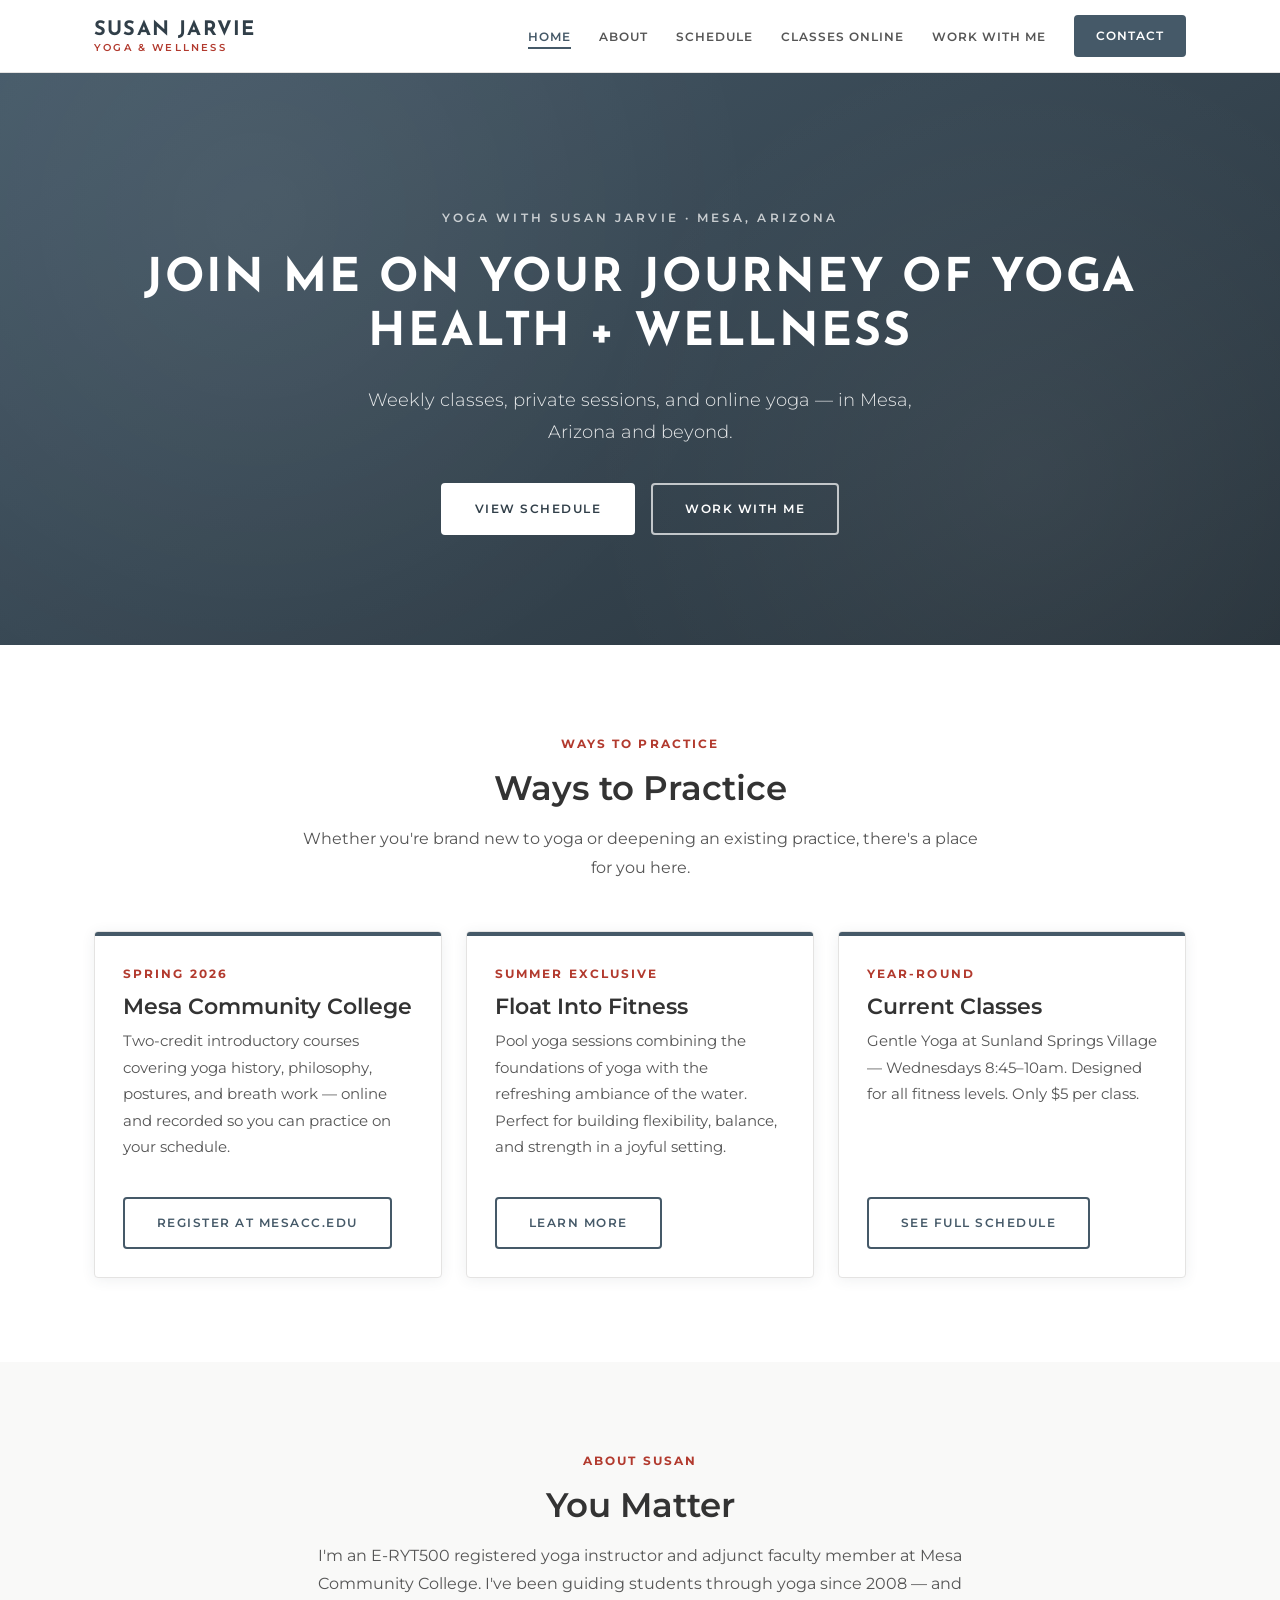
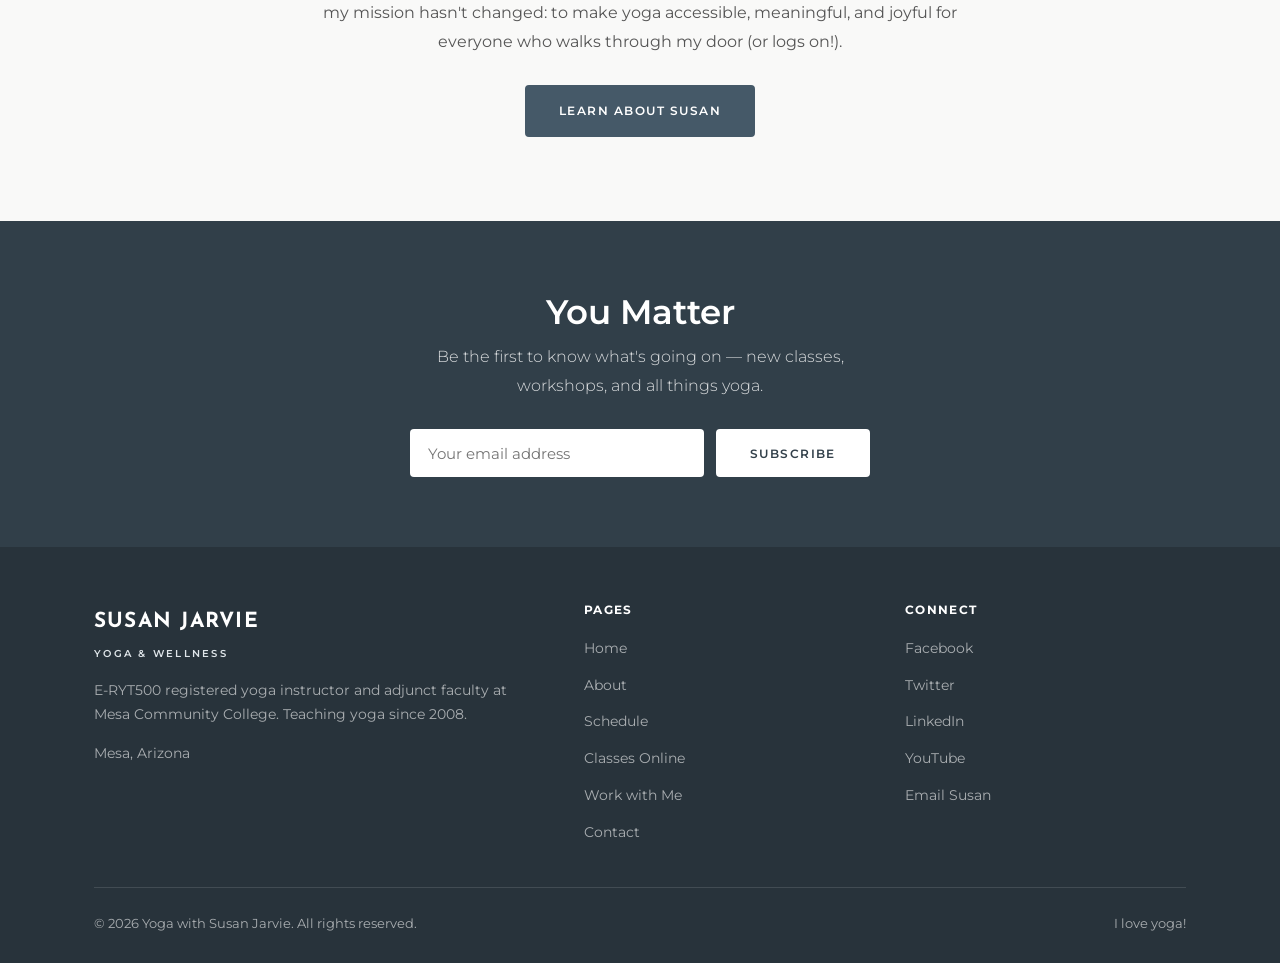
==== index.html @ e4afd516 "Rebuild Susan Jarvie site: slate palette, no photos, GitHub Pages ready - Match original site colors" ====
<!DOCTYPE html>
<html lang="en">
<head>
  <meta charset="UTF-8">
  <meta name="viewport" content="width=device-width, initial-scale=1.0">
  <title>Yoga with Susan Jarvie | Mesa, Arizona</title>
  <meta name="description" content="Yoga with Susan Jarvie — E-RYT500 instructor offering weekly classes, private sessions, and online yoga in Mesa, Arizona.">
  <meta name="theme-color" content="#455968">
  <meta property="og:title" content="Yoga with Susan Jarvie">
  <meta property="og:description" content="Weekly classes, private sessions, and online yoga in Mesa, Arizona.">
  <meta property="og:type" content="website">
  <link rel="icon" href="favicon.svg" type="image/svg+xml">
  <link rel="stylesheet" href="css/style.css">
</head>
<body>
  <a class="skip-link" href="#main">Skip to content</a>

  <!-- Navigation -->
  <header class="navbar">
    <div class="container navbar__inner">
      <a href="index.html" class="navbar__brand" aria-label="Susan Jarvie — Yoga and Wellness, home">
        <span class="navbar__brand-name">Susan Jarvie</span>
        <span class="navbar__brand-sub">Yoga &amp; Wellness</span>
      </a>
      <nav aria-label="Primary">
        <ul class="navbar__links">
          <li><a href="index.html">Home</a></li>
          <li><a href="about.html">About</a></li>
          <li><a href="schedule.html">Schedule</a></li>
          <li><a href="classes-online.html">Classes Online</a></li>
          <li><a href="work-with-me.html">Work with Me</a></li>
          <li><a href="contact.html" class="btn btn-primary">Contact</a></li>
        </ul>
      </nav>
      <button class="navbar__hamburger" aria-label="Open menu" aria-expanded="false" aria-controls="mobile-menu">
        <span></span><span></span><span></span>
      </button>
    </div>
    <nav class="navbar__mobile" id="mobile-menu" aria-label="Mobile">
      <a href="index.html">Home</a>
      <a href="about.html">About</a>
      <a href="schedule.html">Schedule</a>
      <a href="classes-online.html">Classes Online</a>
      <a href="work-with-me.html">Work with Me</a>
      <a href="contact.html">Contact</a>
    </nav>
  </header>

  <main id="main">

  <!-- Hero -->
  <section class="hero">
    <div class="container hero__content">
      <span class="hero__eyebrow">Yoga with Susan Jarvie &middot; Mesa, Arizona</span>
      <h1 data-field="hero_tagline">Join me on your journey of yoga health + wellness</h1>
      <p data-field="hero_sub">Weekly classes, private sessions, and online yoga — in Mesa, Arizona and beyond.</p>
      <div class="btn-group centered">
        <a href="schedule.html" class="btn btn-white" data-field="hero_cta_text" data-href="hero_cta_url">View Schedule</a>
        <a href="work-with-me.html" class="btn btn-ghost-light" data-field="hero_cta2_text" data-href="hero_cta2_url">Work with Me</a>
      </div>
    </div>
  </section>

  <!-- Offerings -->
  <section class="section">
    <div class="container">
      <div class="text-center" style="margin-bottom:3rem">
        <span class="eyebrow">Ways to Practice</span>
        <h2 class="section-heading" data-field="offerings_heading">Ways to Practice</h2>
        <p class="section-intro centered" data-field="offerings_sub">Whether you're brand new to yoga or deepening an existing practice, there's a place for you here.</p>
      </div>

      <div class="cards" data-list="offerings">
        <article class="card" data-template>
          <div class="card__accent"></div>
          <div class="card__body">
            <span class="eyebrow" data-field="eyebrow"></span>
            <h3 data-field="title"></h3>
            <p data-field="body"></p>
            <a class="btn btn-outline" data-field="link_text" data-href="link_url" href="#">Learn more</a>
          </div>
        </article>
      </div>
    </div>
  </section>

  <!-- About band (text-forward, no photo) -->
  <section class="section section--soft">
    <div class="container measure-center text-center">
      <span class="eyebrow">About Susan</span>
      <h2 class="section-heading" data-field="about_heading">You Matter</h2>
      <p data-field="about_body"></p>
      <div class="btn-group centered" style="margin-top:1.75rem">
        <a href="about.html" class="btn btn-primary" data-field="about_cta_text" data-href="about_cta_url">Learn about Susan</a>
      </div>
    </div>
  </section>

  <!-- Newsletter -->
  <section class="newsletter">
    <div class="container">
      <h2 data-field="newsletter_heading">You Matter</h2>
      <p data-field="newsletter_sub">Be the first to know what's going on — new classes, workshops, and all things yoga.</p>
      <form class="newsletter-form" action="https://formspree.io/f/YOUR_FORM_ID" method="POST">
        <label for="nl-email" class="skip-link">Email address</label>
        <input type="email" id="nl-email" name="email" placeholder="Your email address" required>
        <button type="submit" class="btn btn-white">Subscribe</button>
      </form>
    </div>
  </section>

  </main>

  <!-- Footer -->
  <footer class="footer">
    <div class="container">
      <div class="footer__inner">
        <div>
          <div class="footer__brand-name">Susan Jarvie</div>
          <div class="footer__brand-sub">Yoga &amp; Wellness</div>
          <p>E-RYT500 registered yoga instructor and adjunct faculty at Mesa Community College. Teaching yoga since 2008.</p>
          <p style="margin-top:.5rem">Mesa, Arizona</p>
        </div>
        <div>
          <h4>Pages</h4>
          <ul class="footer__links">
            <li><a href="index.html">Home</a></li>
            <li><a href="about.html">About</a></li>
            <li><a href="schedule.html">Schedule</a></li>
            <li><a href="classes-online.html">Classes Online</a></li>
            <li><a href="work-with-me.html">Work with Me</a></li>
            <li><a href="contact.html">Contact</a></li>
          </ul>
        </div>
        <div>
          <h4>Connect</h4>
          <ul class="footer__links">
            <li><a href="https://www.facebook.com/yogawithsusanjarvie" target="_blank" rel="noopener">Facebook</a></li>
            <li><a href="https://www.twitter.com/yogasusanjarvie" target="_blank" rel="noopener">Twitter</a></li>
            <li><a href="https://www.linkedin.com" target="_blank" rel="noopener">LinkedIn</a></li>
            <li><a href="https://www.youtube.com/@yogawithsusanjarvie" target="_blank" rel="noopener">YouTube</a></li>
            <li><a href="contact.html">Email Susan</a></li>
          </ul>
        </div>
      </div>
      <div class="footer__bottom">
        <span>&copy; <span id="year"></span> Yoga with Susan Jarvie. All rights reserved.</span>
        <span>I love yoga!</span>
      </div>
    </div>
  </footer>

  <script src="js/content.js"></script>
  <script>
    document.getElementById('year').textContent = new Date().getFullYear();
    loadContent('data/home.json');
  </script>
</body>
</html>
---- css/style.css ----
@import url('https://fonts.googleapis.com/css2?family=Montserrat:wght@300;400;500;600;700&family=Josefin+Sans:wght@400;600;700&display=swap');

/* ─────────────────────────────────────────────────────────────────
   Yoga with Susan Jarvie
   Palette & type matched to the original site:
   slate #455968 / #313f49 · text #555 / #333 · off-white #f9f9f8
   Montserrat (UI/body) + Josefin Sans (display)
   ───────────────────────────────────────────────────────────────── */

:root {
  --slate:        #455968;
  --slate-dark:   #313f49;
  --slate-darker: #28333b;
  --slate-pale:   #eef1f3;
  --slate-tint:   #dfe5e9;

  --accent:       #b23a2e;   /* restrained warm accent (nod to original red) */
  --accent-dark:  #8f2d23;

  --ink:          #333333;
  --body:         #555555;
  --muted:        #888888;

  --bg:           #ffffff;
  --bg-soft:      #f9f9f8;
  --bg-mute:      #f1f1f1;
  --border:       #e4e3e2;

  --font-display: 'Josefin Sans', 'Montserrat', sans-serif;
  --font-ui:      'Montserrat', system-ui, -apple-system, sans-serif;

  --max-w:        1140px;
  --radius:       4px;
  --shadow:       0 2px 14px rgba(49,63,73,.08);
  --shadow-lg:    0 8px 30px rgba(49,63,73,.12);
  --transition:   .2s ease;
}

/* ── Reset ─────────────────────────────────────────────────────── */
*, *::before, *::after { box-sizing: border-box; margin: 0; padding: 0; }
html { scroll-behavior: smooth; -webkit-text-size-adjust: 100%; }
body {
  font-family: var(--font-ui);
  background: var(--bg);
  color: var(--body);
  font-size: 16px;
  font-weight: 400;
  line-height: 1.8;
  -webkit-font-smoothing: antialiased;
  -moz-osx-font-smoothing: grayscale;
}
a { color: var(--slate); text-decoration: none; transition: color var(--transition); }
a:hover { color: var(--accent); }

/* Accessibility: visible focus + skip link + reduced motion */
:focus-visible { outline: 3px solid var(--slate); outline-offset: 2px; border-radius: 2px; }
.skip-link {
  position: absolute; left: -999px; top: 0; z-index: 1000;
  background: var(--slate-dark); color: #fff; padding: .75rem 1.25rem;
  border-radius: 0 0 var(--radius) 0; font-weight: 600; font-size: .85rem;
}
.skip-link:focus { left: 0; color: #fff; }
@media (prefers-reduced-motion: reduce) {
  *, *::before, *::after { animation: none !important; transition: none !important; scroll-behavior: auto !important; }
}

/* ── Typography ────────────────────────────────────────────────── */
h1, h2, h3, h4 { font-family: var(--font-ui); line-height: 1.25; color: var(--ink); font-weight: 600; }
h1 { font-size: clamp(1.9rem, 4.5vw, 2.9rem); }
h2 { font-size: clamp(1.5rem, 3.2vw, 2.1rem); }
h3 { font-size: clamp(1.15rem, 2.2vw, 1.4rem); }
h4 { font-size: 1rem; font-weight: 700; }
p  { margin-bottom: 1rem; }
p:last-child { margin-bottom: 0; }
strong { color: var(--ink); font-weight: 600; }

/* ── Layout helpers ────────────────────────────────────────────── */
.container { width: 100%; max-width: var(--max-w); margin-inline: auto; padding-inline: 1.5rem; }
.section { padding-block: 84px; }
.section-sm { padding-block: 52px; }
.section--soft { background: var(--bg-soft); }
.section--mute { background: var(--bg-mute); }
.section--slate { background: var(--slate); color: #fff; }
.section--dark  { background: var(--slate-dark); color: #fff; }
.section--slate h1, .section--slate h2, .section--slate h3, .section--slate p,
.section--dark  h1, .section--dark  h2, .section--dark  h3, .section--dark  p { color: #fff; }

.measure { max-width: 720px; }
.measure-center { max-width: 720px; margin-inline: auto; }
.text-center { text-align: center; }
.stack-sm > * + * { margin-top: .75rem; }

.eyebrow {
  display: inline-block;
  font-size: .72rem; font-weight: 700; letter-spacing: .18em;
  text-transform: uppercase; color: var(--accent); margin-bottom: .75rem;
}
.section--slate .eyebrow, .section--dark .eyebrow { color: var(--slate-tint); }
.section-heading { margin-bottom: 1rem; }
.section-intro { color: var(--body); max-width: 680px; margin-bottom: 2.5rem; }
.section-intro.centered { margin-inline: auto; }

/* ── Buttons ───────────────────────────────────────────────────── */
.btn {
  display: inline-block; padding: .8rem 2rem; border-radius: var(--radius);
  font-family: var(--font-ui); font-size: .78rem; font-weight: 600;
  letter-spacing: .12em; text-transform: uppercase; cursor: pointer;
  border: 2px solid transparent; text-align: center;
  transition: background var(--transition), color var(--transition), border-color var(--transition), transform var(--transition);
}
.btn:hover { transform: translateY(-2px); }
.btn-primary { background: var(--slate); color: #fff; border-color: var(--slate); }
.btn-primary:hover { background: var(--slate-dark); border-color: var(--slate-dark); color: #fff; }
.btn-outline { background: transparent; color: var(--slate); border-color: var(--slate); }
.btn-outline:hover { background: var(--slate); color: #fff; }
.btn-white { background: #fff; color: var(--slate-dark); border-color: #fff; }
.btn-white:hover { background: transparent; color: #fff; }
.btn-ghost-light { background: transparent; color: #fff; border-color: rgba(255,255,255,.7); }
.btn-ghost-light:hover { background: #fff; color: var(--slate-dark); border-color: #fff; }
.btn-group { display: flex; gap: 1rem; flex-wrap: wrap; }
.btn-group.centered { justify-content: center; }

/* ── Navigation ────────────────────────────────────────────────── */
.navbar { position: sticky; top: 0; z-index: 100; background: #fff; border-bottom: 1px solid var(--border); }
.navbar__inner { display: flex; align-items: center; justify-content: space-between; height: 72px; gap: 1rem; }
.navbar__brand { display: flex; flex-direction: column; line-height: 1.15; }
.navbar__brand-name {
  font-family: var(--font-display); font-size: 1.25rem; font-weight: 700;
  letter-spacing: .06em; text-transform: uppercase; color: var(--slate-dark);
}
.navbar__brand-sub { font-size: .62rem; font-weight: 600; letter-spacing: .22em; text-transform: uppercase; color: var(--accent); }
.navbar__links { display: flex; gap: 1.75rem; list-style: none; align-items: center; }
.navbar__links a {
  font-size: .78rem; font-weight: 600; letter-spacing: .08em; text-transform: uppercase;
  color: var(--body); padding-bottom: 3px; border-bottom: 2px solid transparent;
}
.navbar__links a:hover, .navbar__links a.active { color: var(--slate); border-bottom-color: var(--slate); }
.navbar__links a.btn-primary { color: #fff; padding: .5rem 1.25rem; border: 2px solid var(--slate); }
.navbar__links a.btn-primary:hover { color: #fff; }

.navbar__hamburger { display: none; flex-direction: column; gap: 5px; cursor: pointer; padding: 8px; background: none; border: none; }
.navbar__hamburger span { display: block; width: 24px; height: 2px; background: var(--slate-dark); transition: all var(--transition); }

.navbar__mobile { display: none; flex-direction: column; background: #fff; border-top: 1px solid var(--border); padding: .5rem 1.5rem 1rem; }
.navbar__mobile a {
  display: block; padding: .7rem 0; font-size: .82rem; font-weight: 600; letter-spacing: .08em;
  text-transform: uppercase; color: var(--body); border-bottom: 1px solid var(--border);
}
.navbar__mobile a:last-child { border-bottom: none; }
.navbar__mobile a:hover { color: var(--slate); }
.navbar__mobile.open { display: flex; }

@media (max-width: 860px) {
  .navbar__links { display: none; }
  .navbar__hamburger { display: flex; }
}

/* ── Hero (no photo — slate gradient + uppercase display type) ──── */
.hero {
  position: relative; text-align: center; color: #fff; overflow: hidden;
  background: linear-gradient(150deg, var(--slate) 0%, var(--slate-darker) 100%);
  padding-block: 130px 110px;
}
.hero::after {
  content: ''; position: absolute; inset: 0; pointer-events: none;
  background:
    radial-gradient(circle at 20% 25%, rgba(255,255,255,.06), transparent 45%),
    radial-gradient(circle at 80% 70%, rgba(255,255,255,.05), transparent 40%);
}
.hero__content { position: relative; z-index: 1; }
.hero__eyebrow {
  display: inline-block; font-size: .74rem; font-weight: 600; letter-spacing: .26em;
  text-transform: uppercase; color: rgba(255,255,255,.72); margin-bottom: 1.5rem;
}
.hero h1 {
  font-family: var(--font-display); font-weight: 700; text-transform: uppercase;
  letter-spacing: .04em; color: #fff; margin-bottom: 1.5rem; line-height: 1.15;
}
.hero p { font-size: 1.1rem; color: rgba(255,255,255,.88); max-width: 560px; margin-inline: auto; margin-bottom: 2.25rem; font-weight: 300; }

/* ── Page hero (inner pages) ───────────────────────────────────── */
.page-hero {
  background: linear-gradient(150deg, var(--slate) 0%, var(--slate-darker) 100%);
  color: #fff; padding-block: 70px; text-align: center;
}
.page-hero h1 {
  font-family: var(--font-display); font-weight: 700; text-transform: uppercase;
  letter-spacing: .05em; color: #fff; margin-bottom: .75rem;
}
.page-hero p { color: rgba(255,255,255,.85); font-size: 1.05rem; max-width: 620px; margin-inline: auto; margin: 0 auto; font-weight: 300; }

/* ── Cards ─────────────────────────────────────────────────────── */
.cards { display: grid; grid-template-columns: repeat(auto-fit, minmax(280px, 1fr)); gap: 1.5rem; }
.card {
  background: #fff; border: 1px solid var(--border); border-radius: var(--radius);
  box-shadow: var(--shadow); display: flex; flex-direction: column; overflow: hidden;
  transition: box-shadow var(--transition), transform var(--transition);
}
.card:hover { box-shadow: var(--shadow-lg); transform: translateY(-3px); }
.card__accent { height: 4px; background: var(--slate); }
.card__body { padding: 1.75rem; display: flex; flex-direction: column; flex: 1; }
.card__body h3 { margin-bottom: .5rem; }
.card__body .eyebrow { margin-bottom: .5rem; }
.card__body p { color: var(--body); flex: 1; font-size: .92rem; }
.card__body .btn { margin-top: 1.25rem; align-self: flex-start; }
.card__icon {
  width: 46px; height: 46px; border-radius: 50%; background: var(--slate-pale);
  display: flex; align-items: center; justify-content: center; color: var(--slate); margin-bottom: 1rem;
}

/* ── Feature band (text-forward, no images) ────────────────────── */
.band { display: grid; grid-template-columns: 1fr 1fr; gap: 3.5rem; align-items: center; }
.band.flip > :first-child { order: 2; }
.band.flip > :last-child  { order: 1; }
@media (max-width: 820px) {
  .band { grid-template-columns: 1fr; gap: 2rem; }
  .band.flip > :first-child, .band.flip > :last-child { order: 0; }
}

/* Highlight panel used where an image used to sit */
.panel {
  background: var(--slate-pale); border: 1px solid var(--slate-tint);
  border-radius: var(--radius); padding: 2.25rem;
}
.panel--slate { background: var(--slate-dark); border-color: var(--slate-dark); color: #fff; }
.panel--slate h3, .panel--slate p, .panel--slate strong, .panel--slate li { color: #fff; }
.panel h3 { margin-bottom: 1rem; }
.panel ul { list-style: none; }
.panel ul li { padding: .5rem 0; padding-left: 1.6rem; position: relative; color: var(--body); }
.panel ul li::before { content: '✦'; position: absolute; left: 0; color: var(--slate); }
.panel--slate ul li { color: rgba(255,255,255,.92); }
.panel--slate ul li::before { color: var(--slate-tint); }

/* ── Schedule table ────────────────────────────────────────────── */
.schedule-group { margin-bottom: 2.5rem; }
.schedule-group__header { background: var(--slate); color: #fff; padding: .9rem 1.25rem; border-radius: var(--radius) var(--radius) 0 0; }
.schedule-group__header > span { font-family: var(--font-ui); font-weight: 600; font-size: 1.05rem; }
.schedule-group__address { font-size: .78rem; opacity: .82; font-weight: 300; margin-top: .15rem; }
.schedule-table { width: 100%; border-collapse: collapse; background: #fff; border: 1px solid var(--border); border-top: none; border-radius: 0 0 var(--radius) var(--radius); overflow: hidden; }
.schedule-table th {
  background: var(--bg-soft); text-align: left; padding: .8rem 1rem; font-size: .68rem; font-weight: 700;
  letter-spacing: .1em; text-transform: uppercase; color: var(--muted); border-bottom: 1px solid var(--border);
}
.schedule-table td { padding: 1rem; border-bottom: 1px solid var(--border); vertical-align: top; font-size: .9rem; }
.schedule-table tr:last-child td { border-bottom: none; }
.schedule-table tbody tr:hover td { background: var(--bg-soft); }
.class-name { font-weight: 600; color: var(--ink); display: block; }
.class-price { display: inline-block; background: var(--slate-pale); color: var(--slate-dark); font-size: .74rem; font-weight: 700; padding: .2rem .6rem; border-radius: 3px; }
.class-note { font-size: .8rem; color: var(--muted); font-style: italic; margin-top: .2rem; }

@media (max-width: 640px) {
  .schedule-table, .schedule-table tbody, .schedule-table tr, .schedule-table td { display: block; width: 100%; }
  .schedule-table thead { display: none; }
  .schedule-table td { border-bottom: none; padding: .35rem 1rem; }
  .schedule-table td:first-child { padding-top: 1rem; }
  .schedule-table td:last-child { padding-bottom: 1rem; }
  .schedule-table tr { border-bottom: 1px solid var(--border); }
  .schedule-table td::before {
    content: attr(data-label); display: block; font-weight: 700; font-size: .66rem;
    text-transform: uppercase; letter-spacing: .08em; color: var(--muted); margin-bottom: .1rem;
  }
  .schedule-table td:first-child::before { content: none; }
}

/* ── Notice / banner ───────────────────────────────────────────── */
.notice {
  background: var(--slate-pale); border-left: 4px solid var(--slate);
  padding: .9rem 1.25rem; border-radius: 0 var(--radius) var(--radius) 0;
  font-weight: 600; color: var(--slate-dark); font-size: .92rem;
}
.notice--warn { background: #fbf3e8; border-left-color: #d59733; color: #7a5b12; }

/* ── Credentials ───────────────────────────────────────────────── */
.creds { display: flex; flex-wrap: wrap; gap: 1rem; margin-top: 1.75rem; }
.cred { background: #fff; border: 1px solid var(--border); border-radius: var(--radius); padding: .85rem 1.4rem; }
.cred__label { display: block; font-size: .66rem; font-weight: 700; letter-spacing: .12em; text-transform: uppercase; color: var(--accent); margin-bottom: .15rem; }
.cred__value { font-family: var(--font-display); font-size: 1.3rem; font-weight: 700; color: var(--slate-dark); }

/* ── Services grid ─────────────────────────────────────────────── */
.services { display: grid; grid-template-columns: repeat(auto-fit, minmax(240px, 1fr)); gap: 1.5rem; margin-top: 2rem; }
.service { background: #fff; border: 1px solid var(--border); border-radius: var(--radius); padding: 1.75rem; transition: box-shadow var(--transition); }
.service:hover { box-shadow: var(--shadow); }
.service h3 { font-size: 1.1rem; margin-bottom: .5rem; }
.service h3::before { content: ''; display: block; width: 32px; height: 3px; background: var(--slate); margin-bottom: .9rem; }
.service p { color: var(--body); font-size: .9rem; margin: 0; }

/* ── Pull quote ────────────────────────────────────────────────── */
.pull-quote { border-left: 4px solid var(--slate); padding: 1rem 1.5rem; background: var(--bg-soft); border-radius: 0 var(--radius) var(--radius) 0; margin-block: 1.5rem; }
.pull-quote p { font-family: var(--font-display); font-size: 1.3rem; font-weight: 600; text-transform: uppercase; letter-spacing: .06em; color: var(--slate-dark); margin: 0; }

/* ── Inline tag list ───────────────────────────────────────────── */
.inline-list { list-style: none; display: flex; flex-wrap: wrap; gap: .5rem; }
.inline-list li { background: var(--slate-pale); color: var(--slate-dark); font-size: .8rem; font-weight: 600; padding: .3rem .85rem; border-radius: 20px; }

/* ── Contact ───────────────────────────────────────────────────── */
.contact-wrap { display: grid; grid-template-columns: 1fr 1.5fr; gap: 3.5rem; align-items: start; }
@media (max-width: 820px) { .contact-wrap { grid-template-columns: 1fr; gap: 2.5rem; } }
.contact-info h3 { margin-bottom: 1rem; }
.contact-info p { color: var(--body); }
.contact-detail { display: flex; align-items: flex-start; gap: .85rem; margin-bottom: 1.1rem; color: var(--body); font-size: .92rem; }
.contact-detail svg { flex-shrink: 0; margin-top: 3px; color: var(--slate); }
.contact-detail strong { display: block; color: var(--ink); }
.social-links { display: flex; gap: .65rem; margin-top: 1.5rem; }
.social-link { width: 42px; height: 42px; border-radius: 50%; background: var(--slate-pale); color: var(--slate); display: flex; align-items: center; justify-content: center; transition: background var(--transition), color var(--transition); }
.social-link:hover { background: var(--slate); color: #fff; }

.form-card { background: #fff; border: 1px solid var(--border); border-radius: var(--radius); box-shadow: var(--shadow); padding: 2.5rem; }
.form-row { display: grid; grid-template-columns: 1fr 1fr; gap: 1rem; }
@media (max-width: 520px) { .form-row { grid-template-columns: 1fr; } }
.form-group { margin-bottom: 1.25rem; }
.form-group label { display: block; font-size: .72rem; font-weight: 700; letter-spacing: .08em; text-transform: uppercase; color: var(--body); margin-bottom: .45rem; }
.form-group input, .form-group textarea, .form-group select {
  width: 100%; padding: .8rem 1rem; border: 1.5px solid var(--border); border-radius: var(--radius);
  font-family: var(--font-ui); font-size: .95rem; color: var(--ink); background: var(--bg-soft);
  transition: border-color var(--transition), background var(--transition);
}
.form-group input:focus, .form-group textarea:focus, .form-group select:focus { border-color: var(--slate); background: #fff; outline: none; }
.form-group textarea { resize: vertical; min-height: 140px; }

/* ── Newsletter strip ──────────────────────────────────────────── */
.newsletter { background: var(--slate-dark); padding-block: 70px; text-align: center; }
.newsletter h2 { color: #fff; margin-bottom: .65rem; }
.newsletter p { color: rgba(255,255,255,.82); margin-bottom: 1.75rem; max-width: 500px; margin-inline: auto; font-weight: 300; }
.newsletter-form { display: flex; gap: .75rem; max-width: 460px; margin-inline: auto; }
.newsletter-form input { flex: 1; padding: .8rem 1rem; border: 2px solid transparent; border-radius: var(--radius); font-size: .95rem; font-family: var(--font-ui); }
.newsletter-form input:focus { outline: none; border-color: var(--slate-tint); }
@media (max-width: 480px) { .newsletter-form { flex-direction: column; } }

/* ── Footer ────────────────────────────────────────────────────── */
.footer { background: var(--slate-darker); color: rgba(255,255,255,.6); padding-block: 56px 28px; }
.footer__inner { display: grid; grid-template-columns: 1.6fr 1fr 1fr; gap: 2.5rem; }
.footer__brand-name { font-family: var(--font-display); font-size: 1.3rem; font-weight: 700; letter-spacing: .06em; text-transform: uppercase; color: #fff; margin-bottom: .25rem; }
.footer__brand-sub { font-size: .64rem; font-weight: 600; letter-spacing: .22em; text-transform: uppercase; color: var(--slate-tint); margin-bottom: 1rem; }
.footer p { font-size: .86rem; line-height: 1.7; }
.footer h4 { color: #fff; font-size: .72rem; font-weight: 700; letter-spacing: .12em; text-transform: uppercase; margin-bottom: 1rem; }
.footer__links { list-style: none; display: flex; flex-direction: column; gap: .5rem; }
.footer__links a { color: rgba(255,255,255,.6); font-size: .88rem; }
.footer__links a:hover { color: #fff; }
.footer__bottom { border-top: 1px solid rgba(255,255,255,.12); margin-top: 2.5rem; padding-top: 1.5rem; display: flex; justify-content: space-between; align-items: center; font-size: .8rem; flex-wrap: wrap; gap: .5rem; }
@media (max-width: 640px) { .footer__inner { grid-template-columns: 1fr; gap: 2rem; } .footer__bottom { flex-direction: column; text-align: center; } }

/* ── Misc ──────────────────────────────────────────────────────── */
.divider { border: none; border-top: 1px solid var(--border); margin-block: 2rem; }
.price-tag { display: inline-block; background: var(--slate-pale); color: var(--slate-dark); border-radius: var(--radius); padding: .6rem 1rem; font-size: .85rem; margin: .75rem 0; }
.price-tag strong { color: var(--slate-dark); }
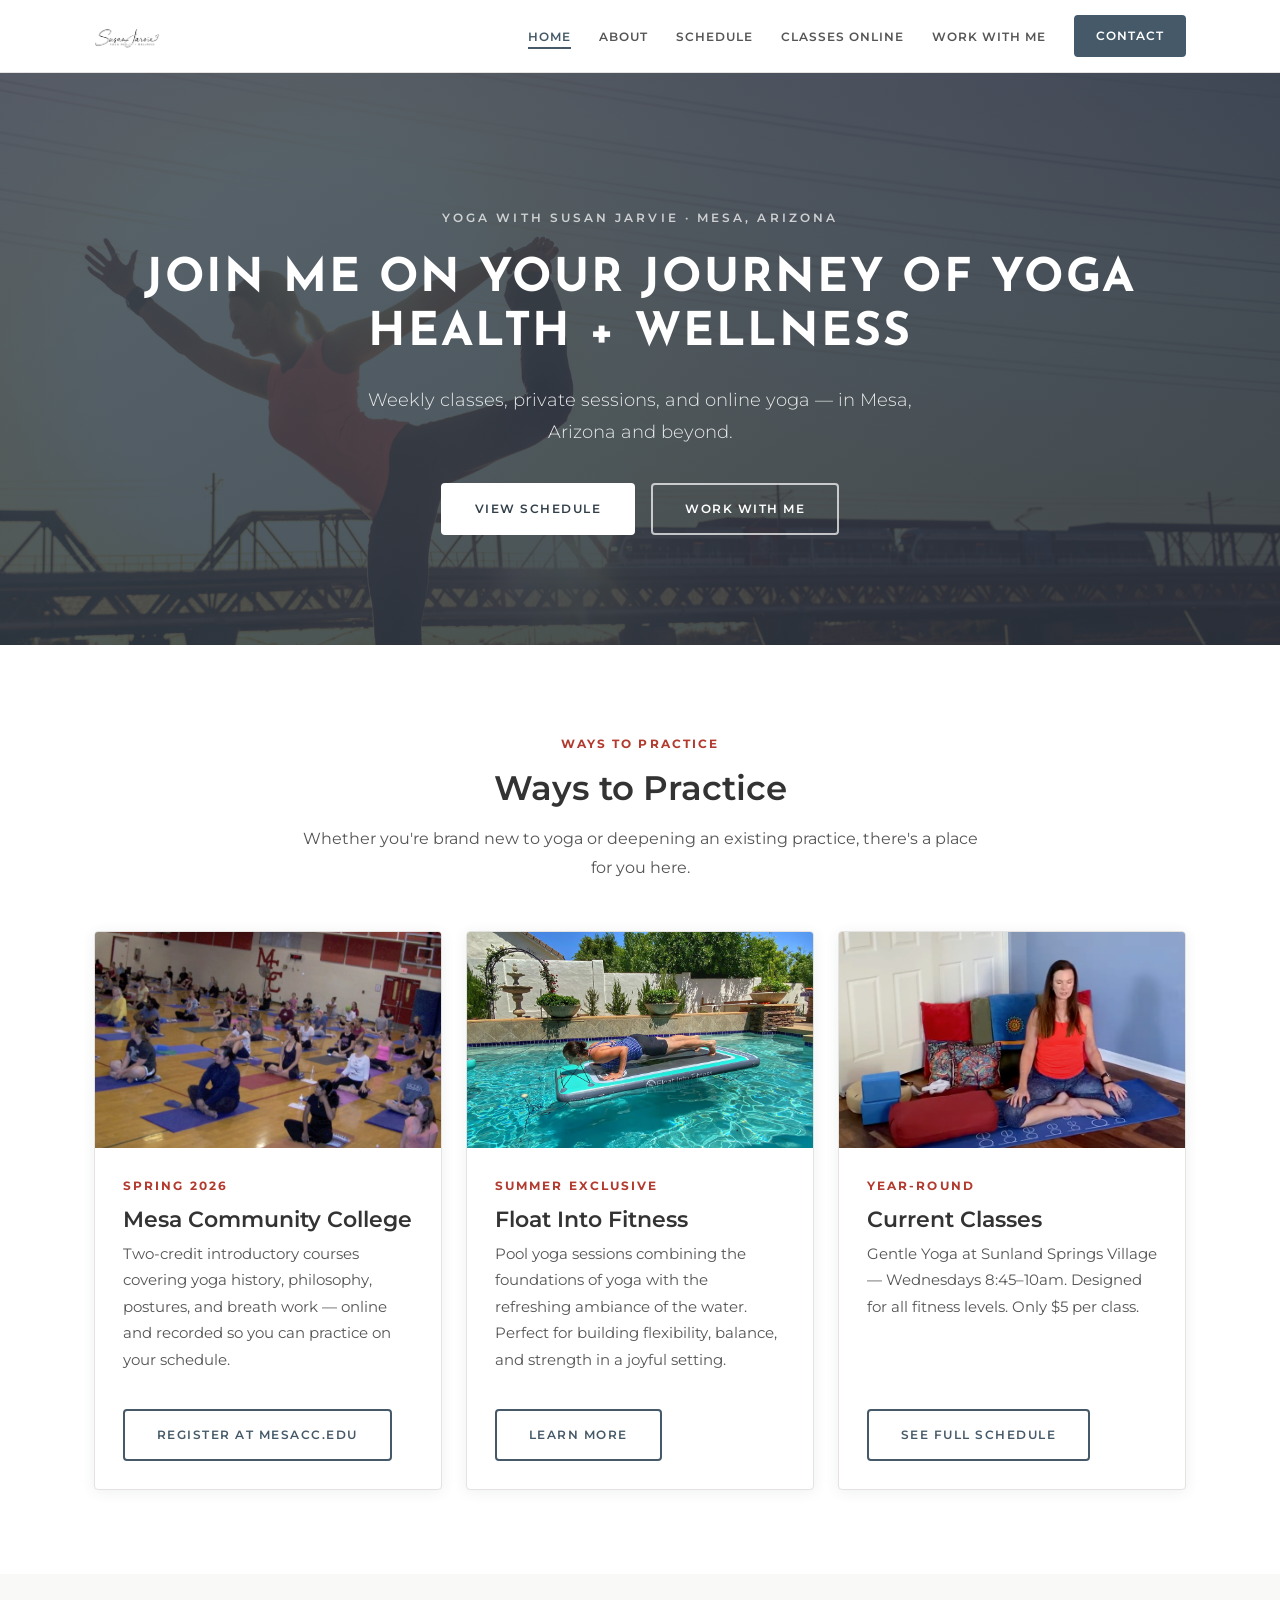
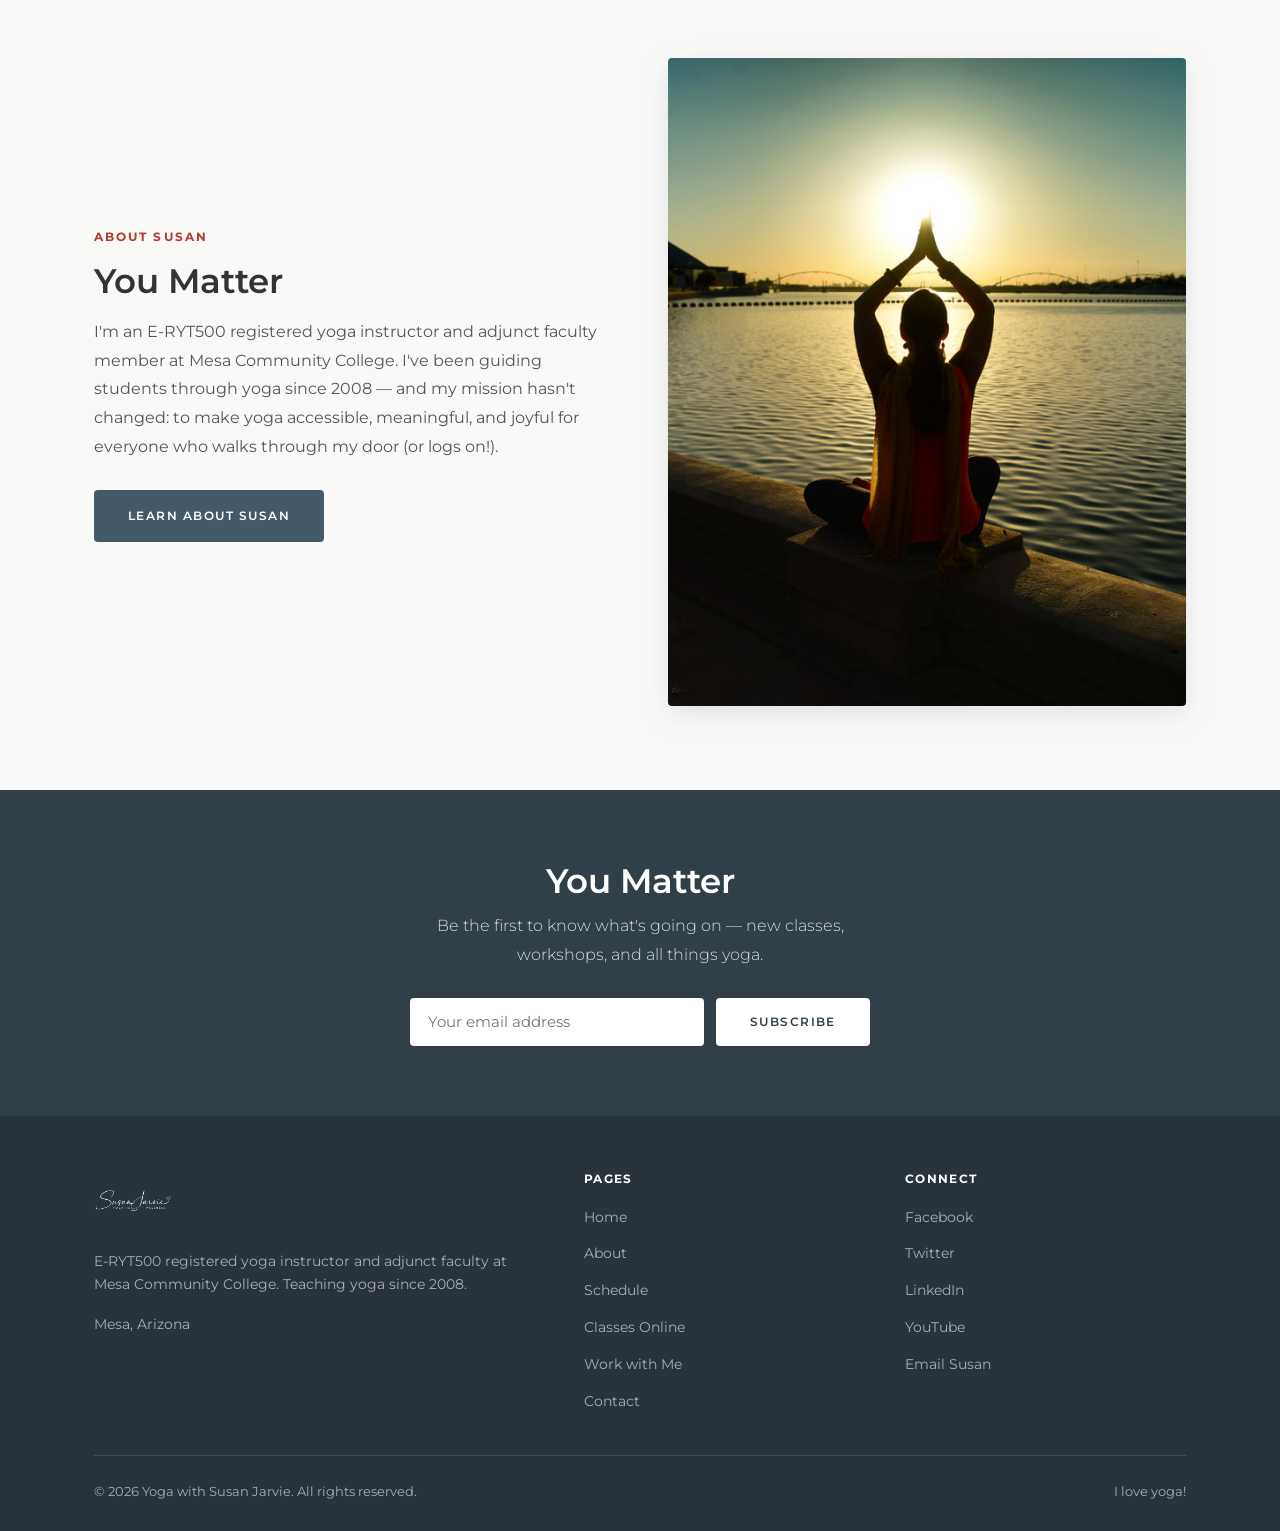
==== commit 66af98b3: "Add real photos from original site; logo, photo hero, travel gallery - Copy 20 real images from susa" ====
--- a/index.html
+++ b/index.html
@@ -8,8 +8,10 @@
   <meta name="theme-color" content="#455968">
   <meta property="og:title" content="Yoga with Susan Jarvie">
   <meta property="og:description" content="Weekly classes, private sessions, and online yoga in Mesa, Arizona.">
+  <meta property="og:image" content="images/hero-bg-1.jpg">
   <meta property="og:type" content="website">
   <link rel="icon" href="favicon.svg" type="image/svg+xml">
+  <link rel="preload" as="image" href="images/hero-bg-1.jpg">
   <link rel="stylesheet" href="css/style.css">
 </head>
 <body>
@@ -18,9 +20,8 @@
   <!-- Navigation -->
   <header class="navbar">
     <div class="container navbar__inner">
-      <a href="index.html" class="navbar__brand" aria-label="Susan Jarvie — Yoga and Wellness, home">
-        <span class="navbar__brand-name">Susan Jarvie</span>
-        <span class="navbar__brand-sub">Yoga &amp; Wellness</span>
+      <a href="index.html" class="navbar__brand" aria-label="Susan Jarvie — Yoga Health and Wellness, home">
+        <img class="navbar__logo" src="images/logo-black.png" alt="Susan Jarvie — Yoga Health + Wellness" width="170" height="44">
       </a>
       <nav aria-label="Primary">
         <ul class="navbar__links">
@@ -49,7 +50,8 @@
   <main id="main">
 
   <!-- Hero -->
-  <section class="hero">
+  <section class="hero hero--photo">
+    <img class="hero__bg" src="images/hero-bg-1.jpg" alt="" fetchpriority="high" decoding="async">
     <div class="container hero__content">
       <span class="hero__eyebrow">Yoga with Susan Jarvie &middot; Mesa, Arizona</span>
       <h1 data-field="hero_tagline">Join me on your journey of yoga health + wellness</h1>
@@ -72,7 +74,7 @@
 
       <div class="cards" data-list="offerings">
         <article class="card" data-template>
-          <div class="card__accent"></div>
+          <img class="card__img" data-field="image" data-alt="image_alt" alt="" loading="lazy" decoding="async">
           <div class="card__body">
             <span class="eyebrow" data-field="eyebrow"></span>
             <h3 data-field="title"></h3>
@@ -84,14 +86,19 @@
     </div>
   </section>
 
-  <!-- About band (text-forward, no photo) -->
+  <!-- About band -->
   <section class="section section--soft">
-    <div class="container measure-center text-center">
-      <span class="eyebrow">About Susan</span>
-      <h2 class="section-heading" data-field="about_heading">You Matter</h2>
-      <p data-field="about_body"></p>
-      <div class="btn-group centered" style="margin-top:1.75rem">
-        <a href="about.html" class="btn btn-primary" data-field="about_cta_text" data-href="about_cta_url">Learn about Susan</a>
+    <div class="container">
+      <div class="band">
+        <div>
+          <span class="eyebrow">About Susan</span>
+          <h2 class="section-heading" data-field="about_heading">You Matter</h2>
+          <p data-field="about_body"></p>
+          <div class="btn-group" style="margin-top:1.75rem">
+            <a href="about.html" class="btn btn-primary" data-field="about_cta_text" data-href="about_cta_url">Learn about Susan</a>
+          </div>
+        </div>
+        <img class="feature-img" src="images/yoga-action-2.jpg" alt="Susan practicing yoga at sunset by the water" loading="lazy" decoding="async">
       </div>
     </div>
   </section>
@@ -116,8 +123,7 @@
     <div class="container">
       <div class="footer__inner">
         <div>
-          <div class="footer__brand-name">Susan Jarvie</div>
-          <div class="footer__brand-sub">Yoga &amp; Wellness</div>
+          <img class="footer__logo" src="images/logo-white.png" alt="Susan Jarvie — Yoga Health + Wellness" width="190" height="52">
           <p>E-RYT500 registered yoga instructor and adjunct faculty at Mesa Community College. Teaching yoga since 2008.</p>
           <p style="margin-top:.5rem">Mesa, Arizona</p>
         </div>
--- a/css/style.css
+++ b/css/style.css
@@ -343,3 +343,43 @@
 .divider { border: none; border-top: 1px solid var(--border); margin-block: 2rem; }
 .price-tag { display: inline-block; background: var(--slate-pale); color: var(--slate-dark); border-radius: var(--radius); padding: .6rem 1rem; font-size: .85rem; margin: .75rem 0; }
 .price-tag strong { color: var(--slate-dark); }
+
+/* ── Imagery ───────────────────────────────────────────────────── */
+.navbar__logo { height: 44px; width: auto; display: block; }
+@media (max-width: 480px) { .navbar__logo { height: 36px; } }
+.footer__logo { height: 52px; width: auto; margin-bottom: 1rem; }
+
+/* Hero with photo background + slate overlay (mirrors original, keeps text contrast) */
+.hero--photo { background: var(--slate-darker); }
+.hero__bg { position: absolute; inset: 0; width: 100%; height: 100%; object-fit: cover; object-position: center 30%; z-index: 0; }
+.hero--photo::before {
+  content: ''; position: absolute; inset: 0; z-index: 1;
+  background: linear-gradient(150deg, rgba(49,63,73,.80) 0%, rgba(40,51,59,.88) 100%);
+}
+.hero--photo .hero__content { position: relative; z-index: 2; }
+
+/* Feature images inside text bands */
+.feature-img { width: 100%; display: block; object-fit: cover; border-radius: var(--radius); box-shadow: var(--shadow-lg); aspect-ratio: 4/5; }
+.feature-img--wide { aspect-ratio: 3/2; }
+
+/* Card images (offering cards) */
+.card__img { width: 100%; display: block; aspect-ratio: 16/10; object-fit: cover; }
+
+/* Credential badge row */
+.cred-badge { display: flex; align-items: center; gap: 1.25rem; margin-top: 1.75rem; }
+.badge-img { width: 82px; height: auto; display: block; flex-shrink: 0; }
+.cred-badge p { font-size: .85rem; color: var(--body); margin: 0; }
+
+/* Travel gallery */
+.gallery { display: grid; grid-template-columns: repeat(auto-fill, minmax(150px, 1fr)); gap: .75rem; margin-top: 2.5rem; }
+.gallery figure { margin: 0; overflow: hidden; border-radius: var(--radius); position: relative; }
+.gallery img { width: 100%; height: 100%; display: block; aspect-ratio: 1/1; object-fit: cover; transition: transform var(--transition); }
+.gallery figure:hover img { transform: scale(1.06); }
+.gallery figcaption {
+  position: absolute; left: 0; right: 0; bottom: 0; padding: .9rem .75rem .55rem;
+  font-size: .72rem; font-weight: 600; letter-spacing: .04em; color: #fff; text-align: left;
+  background: linear-gradient(transparent, rgba(40,51,59,.85)); opacity: 0; transition: opacity var(--transition);
+}
+.gallery figure:hover figcaption { opacity: 1; }
+@media (hover: none) { .gallery figcaption { opacity: 1; } }
+.photo-credit { font-size: .78rem; color: var(--muted); margin-top: 1rem; font-style: italic; }
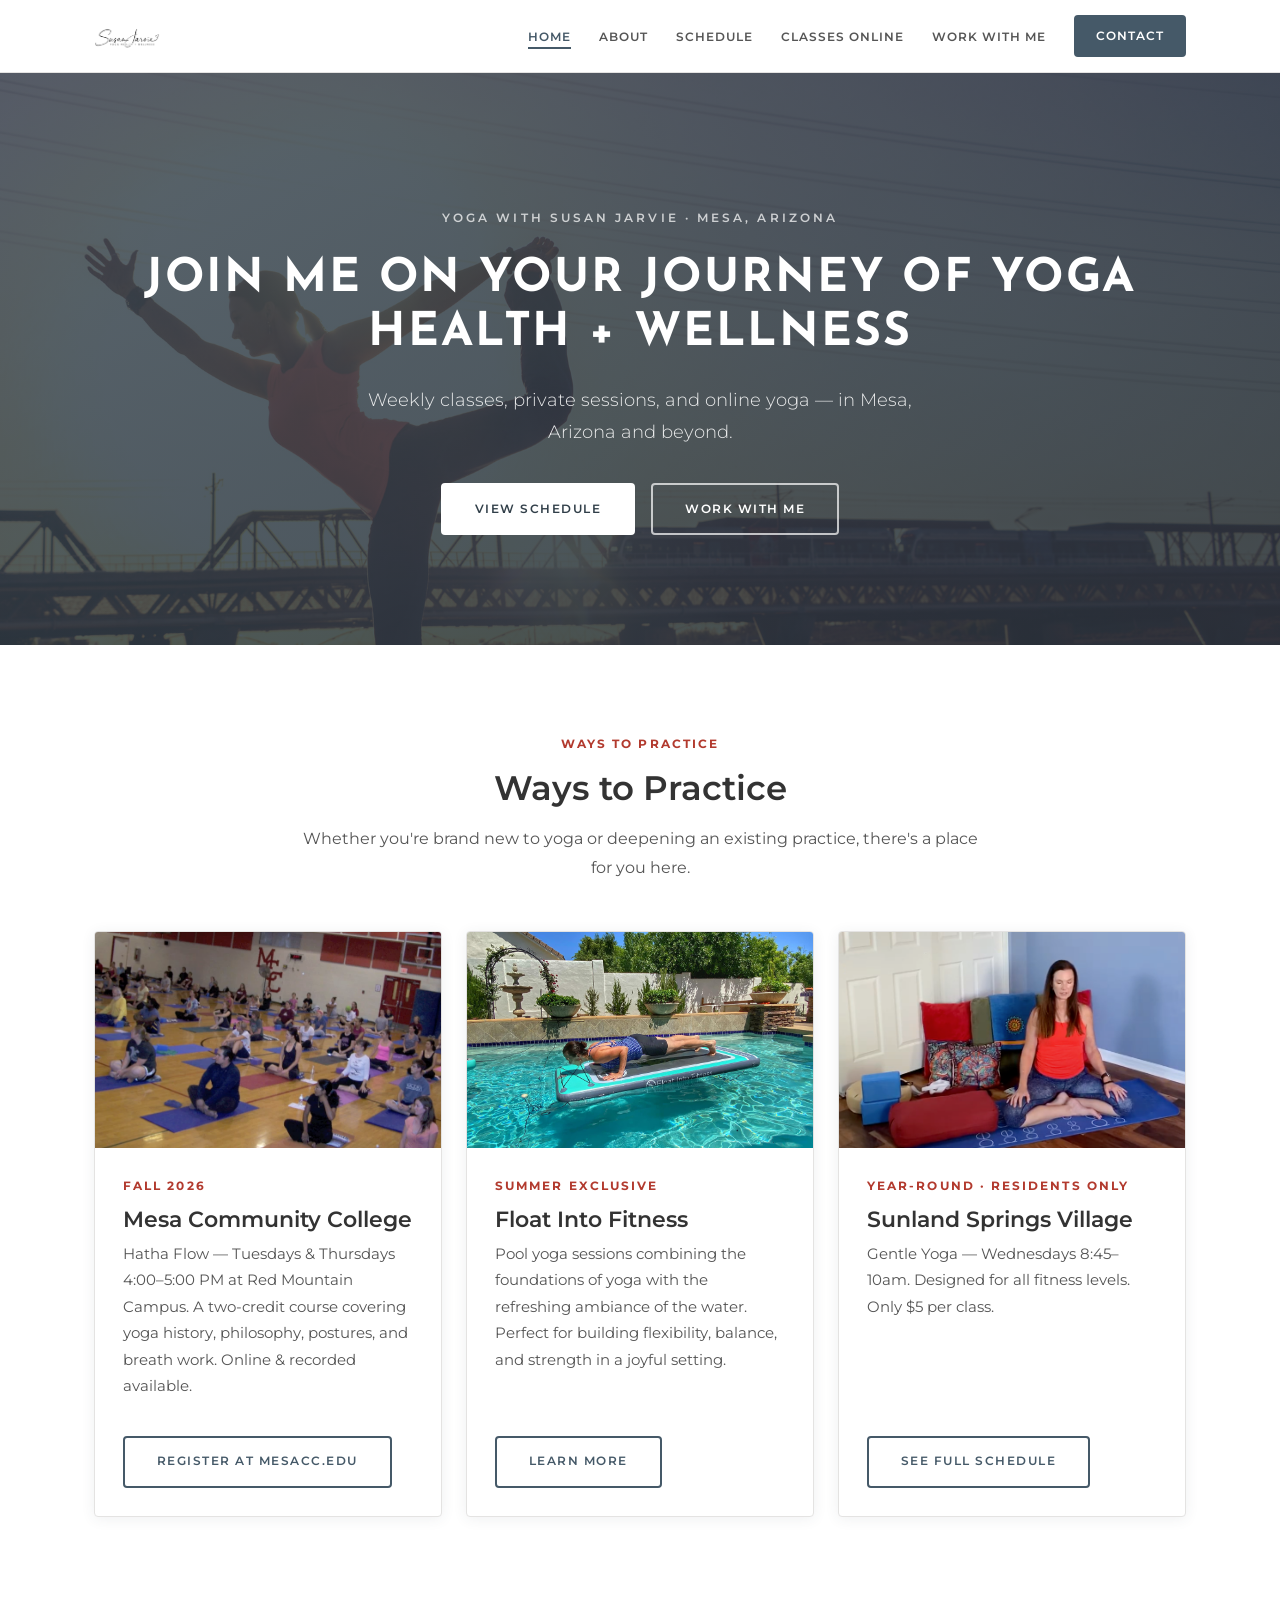
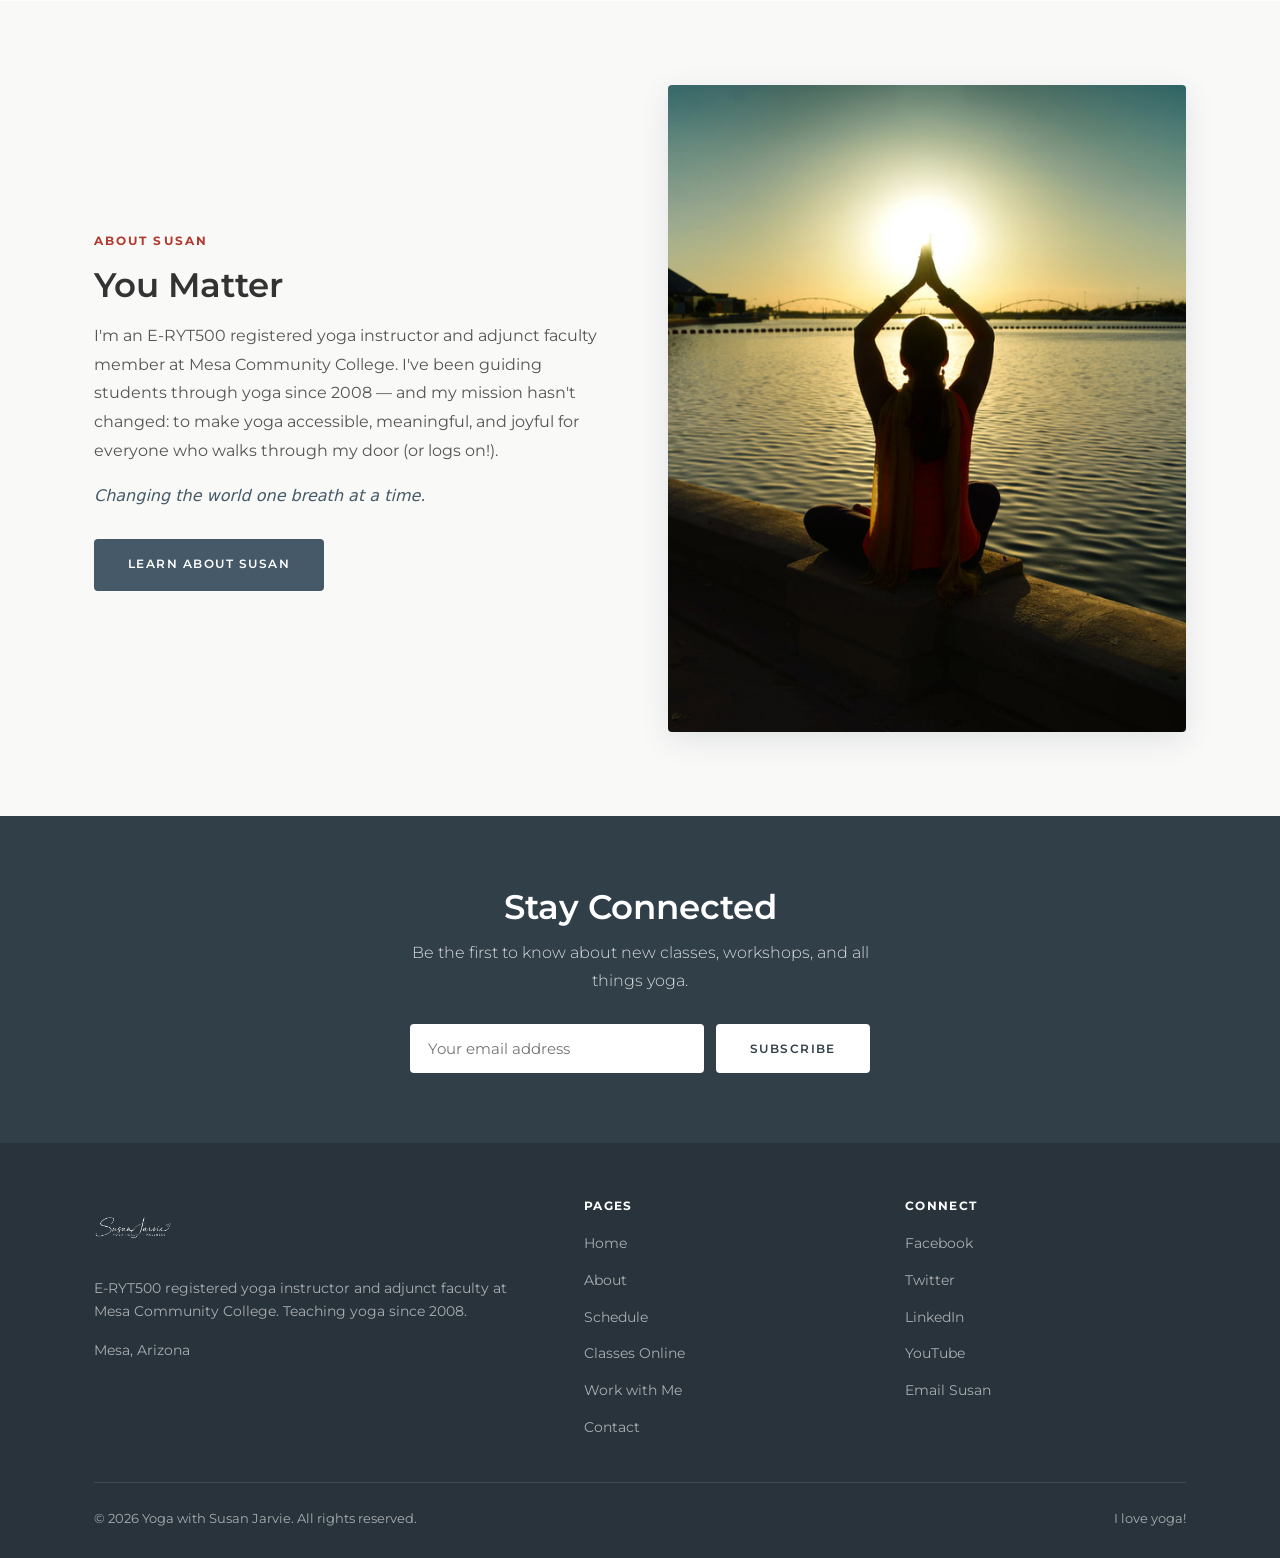
==== commit a6aaf099: "Fix schedule accuracy, address, outdated copy, and page cleanup - Schedule: Fall 2026 dates (Sept 8–" ====
--- a/index.html
+++ b/index.html
@@ -17,7 +17,6 @@
 <body>
   <a class="skip-link" href="#main">Skip to content</a>
 
-  <!-- Navigation -->
   <header class="navbar">
     <div class="container navbar__inner">
       <a href="index.html" class="navbar__brand" aria-label="Susan Jarvie — Yoga Health and Wellness, home">
@@ -49,53 +48,69 @@
 
   <main id="main">
 
-  <!-- Hero -->
   <section class="hero hero--photo">
     <img class="hero__bg" src="images/hero-bg-1.jpg" alt="" fetchpriority="high" decoding="async">
     <div class="container hero__content">
       <span class="hero__eyebrow">Yoga with Susan Jarvie &middot; Mesa, Arizona</span>
-      <h1 data-field="hero_tagline">Join me on your journey of yoga health + wellness</h1>
-      <p data-field="hero_sub">Weekly classes, private sessions, and online yoga — in Mesa, Arizona and beyond.</p>
+      <h1>Join me on your journey of yoga health + wellness</h1>
+      <p>Weekly classes, private sessions, and online yoga — in Mesa, Arizona and beyond.</p>
       <div class="btn-group centered">
-        <a href="schedule.html" class="btn btn-white" data-field="hero_cta_text" data-href="hero_cta_url">View Schedule</a>
-        <a href="work-with-me.html" class="btn btn-ghost-light" data-field="hero_cta2_text" data-href="hero_cta2_url">Work with Me</a>
+        <a href="schedule.html" class="btn btn-white">View Schedule</a>
+        <a href="work-with-me.html" class="btn btn-ghost-light">Work with Me</a>
       </div>
     </div>
   </section>
 
-  <!-- Offerings -->
   <section class="section">
     <div class="container">
       <div class="text-center" style="margin-bottom:3rem">
         <span class="eyebrow">Ways to Practice</span>
-        <h2 class="section-heading" data-field="offerings_heading">Ways to Practice</h2>
-        <p class="section-intro centered" data-field="offerings_sub">Whether you're brand new to yoga or deepening an existing practice, there's a place for you here.</p>
+        <h2 class="section-heading">Ways to Practice</h2>
+        <p class="section-intro centered">Whether you're brand new to yoga or deepening an existing practice, there's a place for you here.</p>
       </div>
 
-      <div class="cards" data-list="offerings">
-        <article class="card" data-template>
-          <img class="card__img" data-field="image" data-alt="image_alt" alt="" loading="lazy" decoding="async">
+      <div class="cards">
+        <article class="card">
+          <img class="card__img" src="images/mcc-yoga.png" alt="Group yoga class at Mesa Community College" loading="lazy" decoding="async">
           <div class="card__body">
-            <span class="eyebrow" data-field="eyebrow"></span>
-            <h3 data-field="title"></h3>
-            <p data-field="body"></p>
-            <a class="btn btn-outline" data-field="link_text" data-href="link_url" href="#">Learn more</a>
+            <span class="eyebrow">Fall 2026</span>
+            <h3>Mesa Community College</h3>
+            <p>Hatha Flow — Tuesdays &amp; Thursdays 4:00–5:00 PM at Red Mountain Campus. A two-credit course covering yoga history, philosophy, postures, and breath work. Online &amp; recorded available.</p>
+            <a class="btn btn-outline" href="https://www.mesacc.edu/schedule/search" target="_blank" rel="noopener">Register at mesacc.edu</a>
+          </div>
+        </article>
+        <article class="card">
+          <img class="card__img" src="images/pool-1.jpg" alt="Pool yoga plank on a Float Into Fitness board" loading="lazy" decoding="async">
+          <div class="card__body">
+            <span class="eyebrow">Summer Exclusive</span>
+            <h3>Float Into Fitness</h3>
+            <p>Pool yoga sessions combining the foundations of yoga with the refreshing ambiance of the water. Perfect for building flexibility, balance, and strength in a joyful setting.</p>
+            <a class="btn btn-outline" href="work-with-me.html">Learn more</a>
+          </div>
+        </article>
+        <article class="card">
+          <img class="card__img" src="images/susan-pool-yoga.png" alt="Susan in a seated meditation pose" loading="lazy" decoding="async">
+          <div class="card__body">
+            <span class="eyebrow">Year-Round · Residents Only</span>
+            <h3>Sunland Springs Village</h3>
+            <p>Gentle Yoga — Wednesdays 8:45–10am. Designed for all fitness levels. Only $5 per class.</p>
+            <a class="btn btn-outline" href="schedule.html">See full schedule</a>
           </div>
         </article>
       </div>
     </div>
   </section>
 
-  <!-- About band -->
   <section class="section section--soft">
     <div class="container">
       <div class="band">
         <div>
           <span class="eyebrow">About Susan</span>
-          <h2 class="section-heading" data-field="about_heading">You Matter</h2>
-          <p data-field="about_body"></p>
+          <h2 class="section-heading">You Matter</h2>
+          <p>I'm an E-RYT500 registered yoga instructor and adjunct faculty member at Mesa Community College. I've been guiding students through yoga since 2008 — and my mission hasn't changed: to make yoga accessible, meaningful, and joyful for everyone who walks through my door (or logs on!).</p>
+          <p style="margin-top:1rem;font-style:italic;color:var(--slate)">Changing the world one breath at a time.</p>
           <div class="btn-group" style="margin-top:1.75rem">
-            <a href="about.html" class="btn btn-primary" data-field="about_cta_text" data-href="about_cta_url">Learn about Susan</a>
+            <a href="about.html" class="btn btn-primary">Learn about Susan</a>
           </div>
         </div>
         <img class="feature-img" src="images/yoga-action-2.jpg" alt="Susan practicing yoga at sunset by the water" loading="lazy" decoding="async">
@@ -103,11 +118,10 @@
     </div>
   </section>
 
-  <!-- Newsletter -->
   <section class="newsletter">
     <div class="container">
-      <h2 data-field="newsletter_heading">You Matter</h2>
-      <p data-field="newsletter_sub">Be the first to know what's going on — new classes, workshops, and all things yoga.</p>
+      <h2>Stay Connected</h2>
+      <p>Be the first to know about new classes, workshops, and all things yoga.</p>
       <form class="newsletter-form" action="https://formspree.io/f/YOUR_FORM_ID" method="POST">
         <label for="nl-email" class="skip-link">Email address</label>
         <input type="email" id="nl-email" name="email" placeholder="Your email address" required>
@@ -118,7 +132,6 @@
 
   </main>
 
-  <!-- Footer -->
   <footer class="footer">
     <div class="container">
       <div class="footer__inner">
@@ -157,9 +170,6 @@
   </footer>
 
   <script src="js/content.js"></script>
-  <script>
-    document.getElementById('year').textContent = new Date().getFullYear();
-    loadContent('data/home.json');
-  </script>
+  <script>document.getElementById('year').textContent = new Date().getFullYear();</script>
 </body>
 </html>
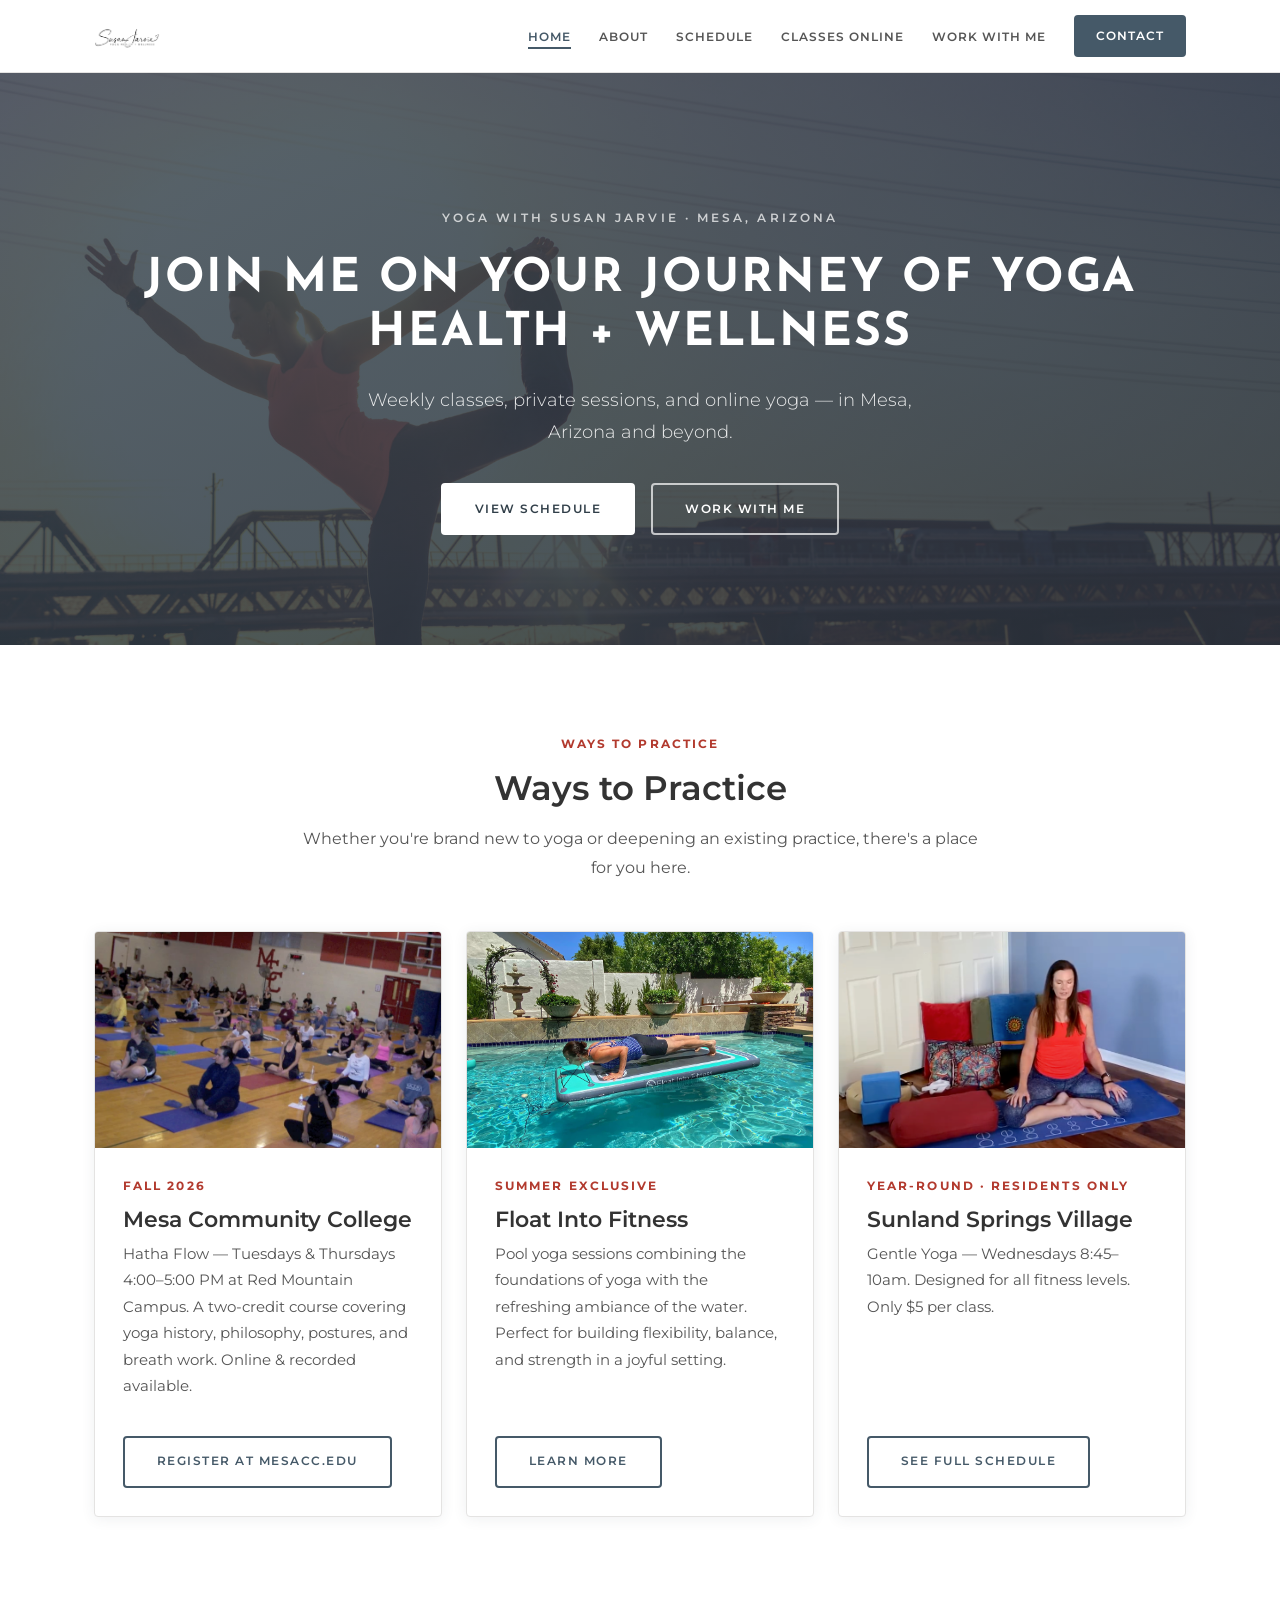
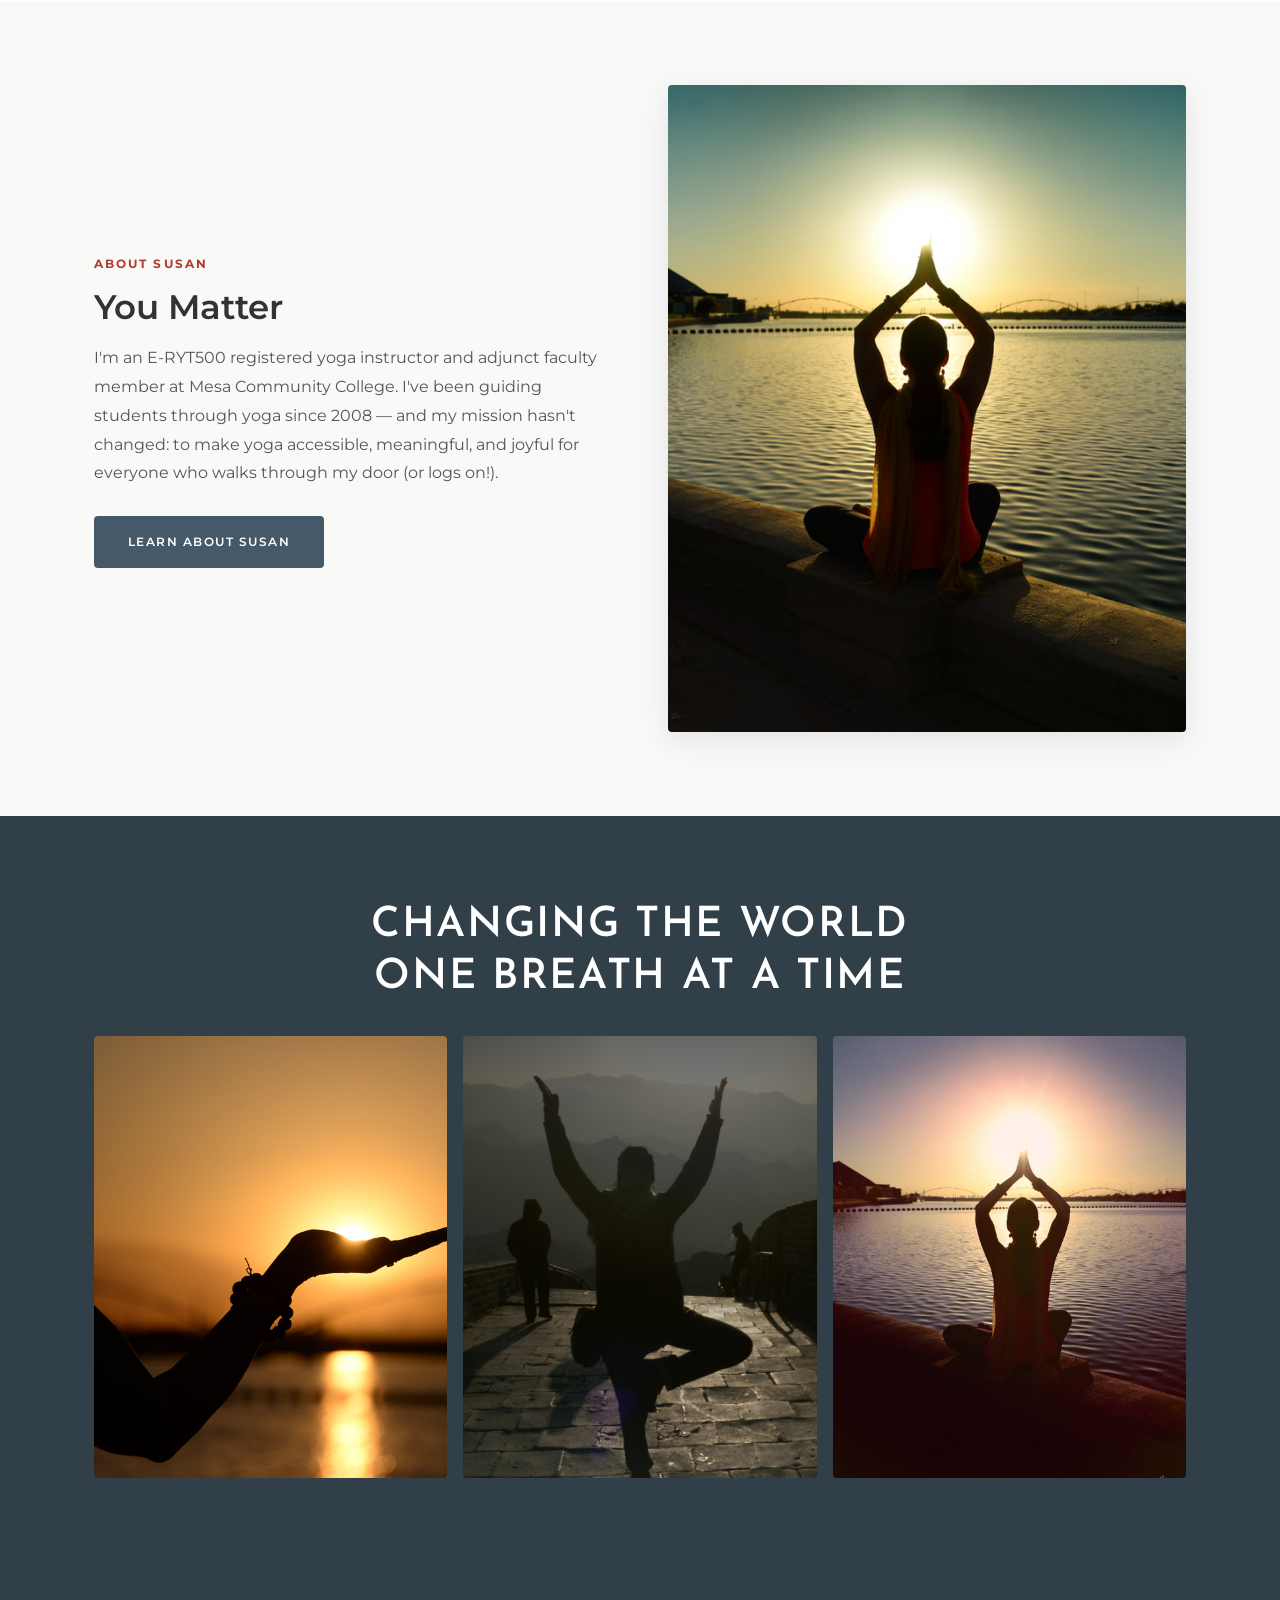
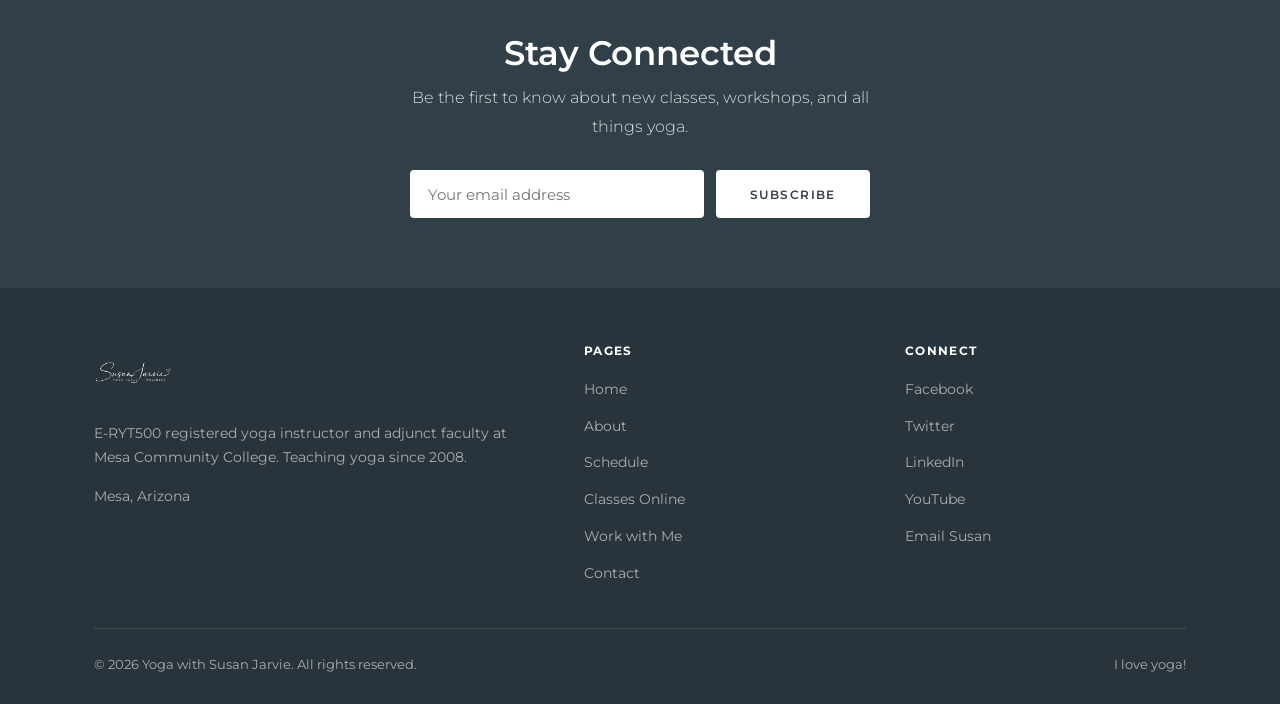
==== commit fdb3073b: "Add signature section and restore Dobson campus - 'Changing the World One Breath at a Time' is now i" ====
--- a/index.html
+++ b/index.html
@@ -76,7 +76,7 @@
             <span class="eyebrow">Fall 2026</span>
             <h3>Mesa Community College</h3>
             <p>Hatha Flow — Tuesdays &amp; Thursdays 4:00–5:00 PM at Red Mountain Campus. A two-credit course covering yoga history, philosophy, postures, and breath work. Online &amp; recorded available.</p>
-            <a class="btn btn-outline" href="https://www.mesacc.edu/schedule/search" target="_blank" rel="noopener">Register at mesacc.edu</a>
+            <a class="btn btn-outline" href="https://contacts.mesacc.edu/susan.jarvie" target="_blank" rel="noopener">Register at mesacc.edu</a>
           </div>
         </article>
         <article class="card">
@@ -108,7 +108,6 @@
           <span class="eyebrow">About Susan</span>
           <h2 class="section-heading">You Matter</h2>
           <p>I'm an E-RYT500 registered yoga instructor and adjunct faculty member at Mesa Community College. I've been guiding students through yoga since 2008 — and my mission hasn't changed: to make yoga accessible, meaningful, and joyful for everyone who walks through my door (or logs on!).</p>
-          <p style="margin-top:1rem;font-style:italic;color:var(--slate)">Changing the world one breath at a time.</p>
           <div class="btn-group" style="margin-top:1.75rem">
             <a href="about.html" class="btn btn-primary">Learn about Susan</a>
           </div>
@@ -118,13 +117,27 @@
     </div>
   </section>
 
+  <section class="section section--dark">
+    <div class="container text-center">
+      <h2 style="font-family:var(--font-display);font-size:clamp(1.6rem,4vw,2.6rem);text-transform:uppercase;letter-spacing:.04em;margin-bottom:1.5rem">Changing the World<br>One Breath at a Time</h2>
+      <div style="display:grid;grid-template-columns:repeat(auto-fit,minmax(200px,1fr));gap:1rem;margin-top:2rem">
+        <img src="images/yoga-action-1.jpg" alt="Susan holding a yoga pose at sunset" style="width:100%;aspect-ratio:4/5;object-fit:cover;border-radius:4px" loading="lazy" decoding="async">
+        <img src="images/travel-08.jpg" alt="Warrior pose silhouette at sunset" style="width:100%;aspect-ratio:4/5;object-fit:cover;border-radius:4px" loading="lazy" decoding="async">
+        <img src="images/travel-01.jpg" alt="Seated meditation at sunset" style="width:100%;aspect-ratio:4/5;object-fit:cover;border-radius:4px" loading="lazy" decoding="async">
+      </div>
+    </div>
+  </section>
+
   <section class="newsletter">
     <div class="container">
       <h2>Stay Connected</h2>
       <p>Be the first to know about new classes, workshops, and all things yoga.</p>
-      <form class="newsletter-form" action="https://formspree.io/f/YOUR_FORM_ID" method="POST">
+      <form class="newsletter-form" action="//susanjarvie.us12.list-manage.com/subscribe/post?u=e0266caaafddc96b768637d5e&amp;id=be47932ef9" method="POST" target="_blank" novalidate>
         <label for="nl-email" class="skip-link">Email address</label>
-        <input type="email" id="nl-email" name="email" placeholder="Your email address" required>
+        <input type="email" id="nl-email" name="EMAIL" placeholder="Your email address" required>
+        <div style="position:absolute;left:-5000px" aria-hidden="true">
+          <input type="text" name="b_e0266caaafddc96b768637d5e_be47932ef9" tabindex="-1" value="">
+        </div>
         <button type="submit" class="btn btn-white">Subscribe</button>
       </form>
     </div>
@@ -156,7 +169,7 @@
           <ul class="footer__links">
             <li><a href="https://www.facebook.com/yogawithsusanjarvie" target="_blank" rel="noopener">Facebook</a></li>
             <li><a href="https://www.twitter.com/yogasusanjarvie" target="_blank" rel="noopener">Twitter</a></li>
-            <li><a href="https://www.linkedin.com" target="_blank" rel="noopener">LinkedIn</a></li>
+            <li><a href="https://www.linkedin.com/in/susan-jarvie-7813b474" target="_blank" rel="noopener">LinkedIn</a></li>
             <li><a href="https://www.youtube.com/@yogawithsusanjarvie" target="_blank" rel="noopener">YouTube</a></li>
             <li><a href="contact.html">Email Susan</a></li>
           </ul>
